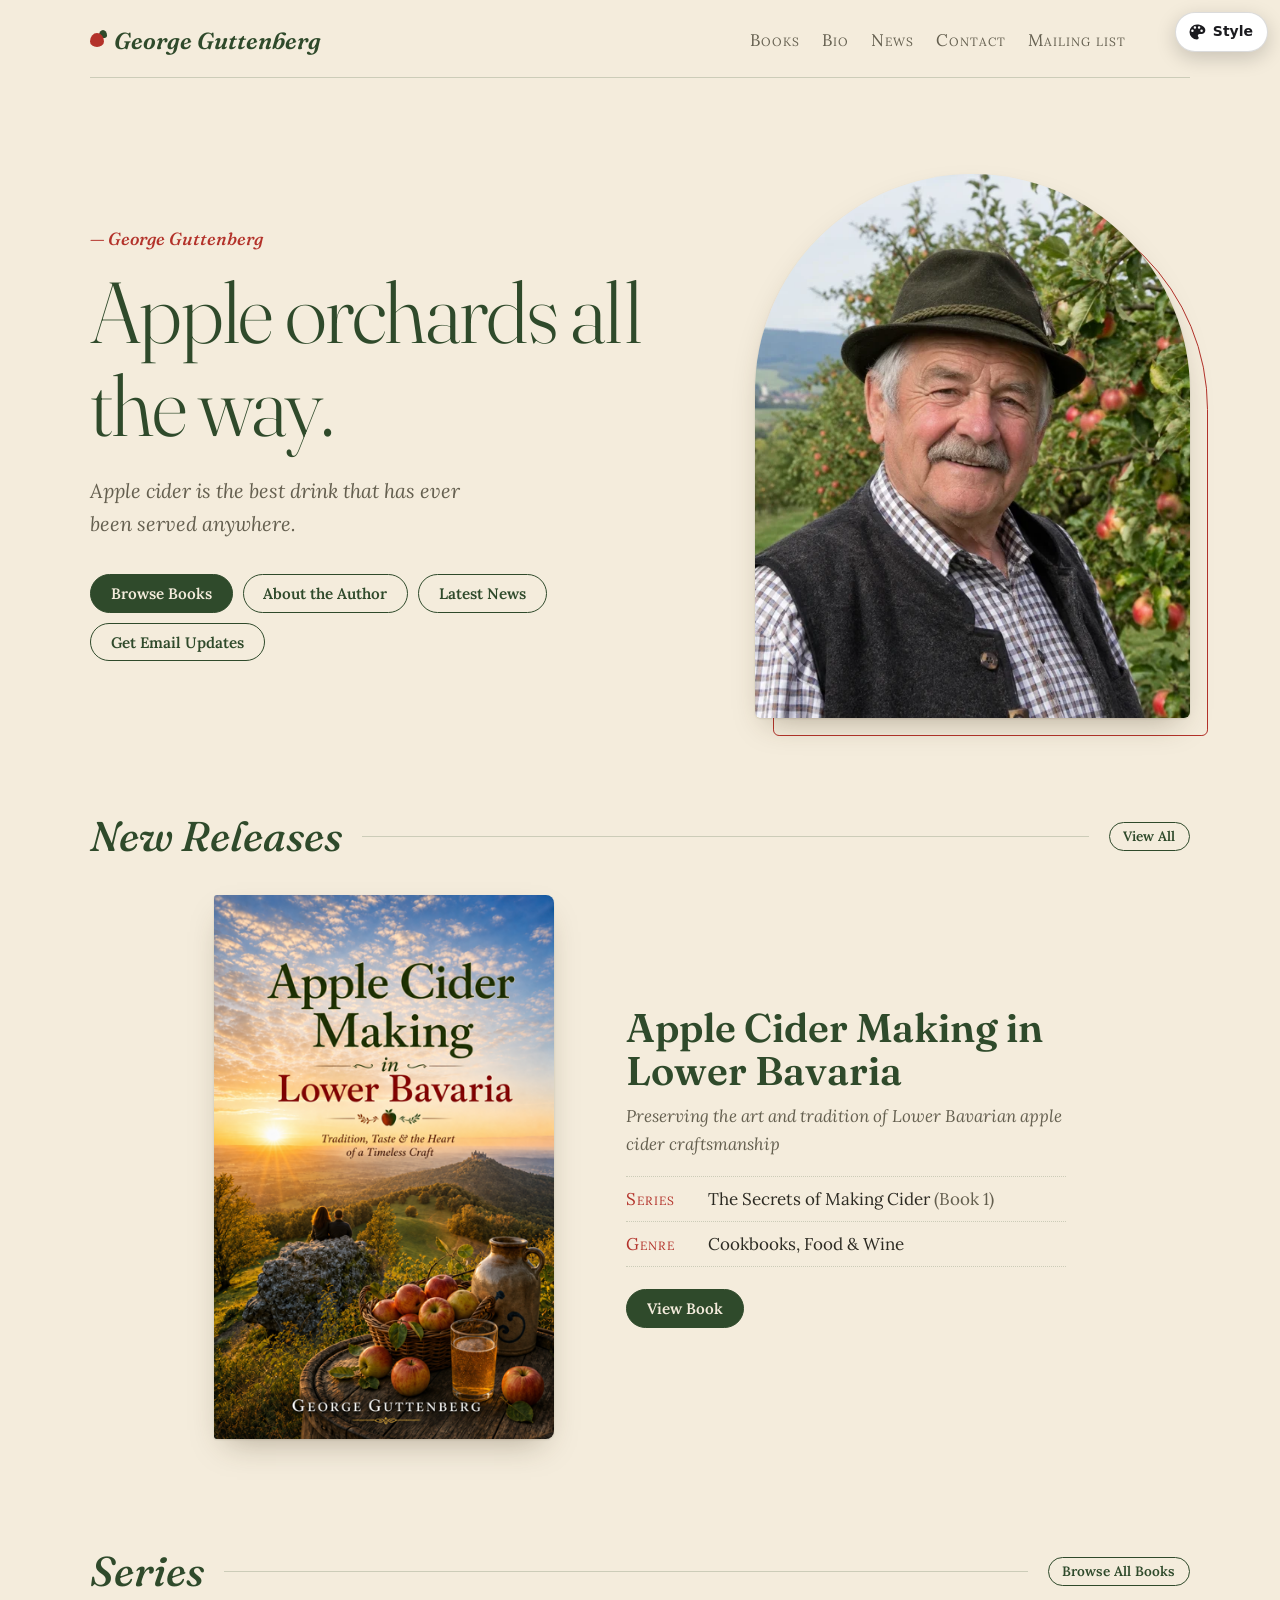
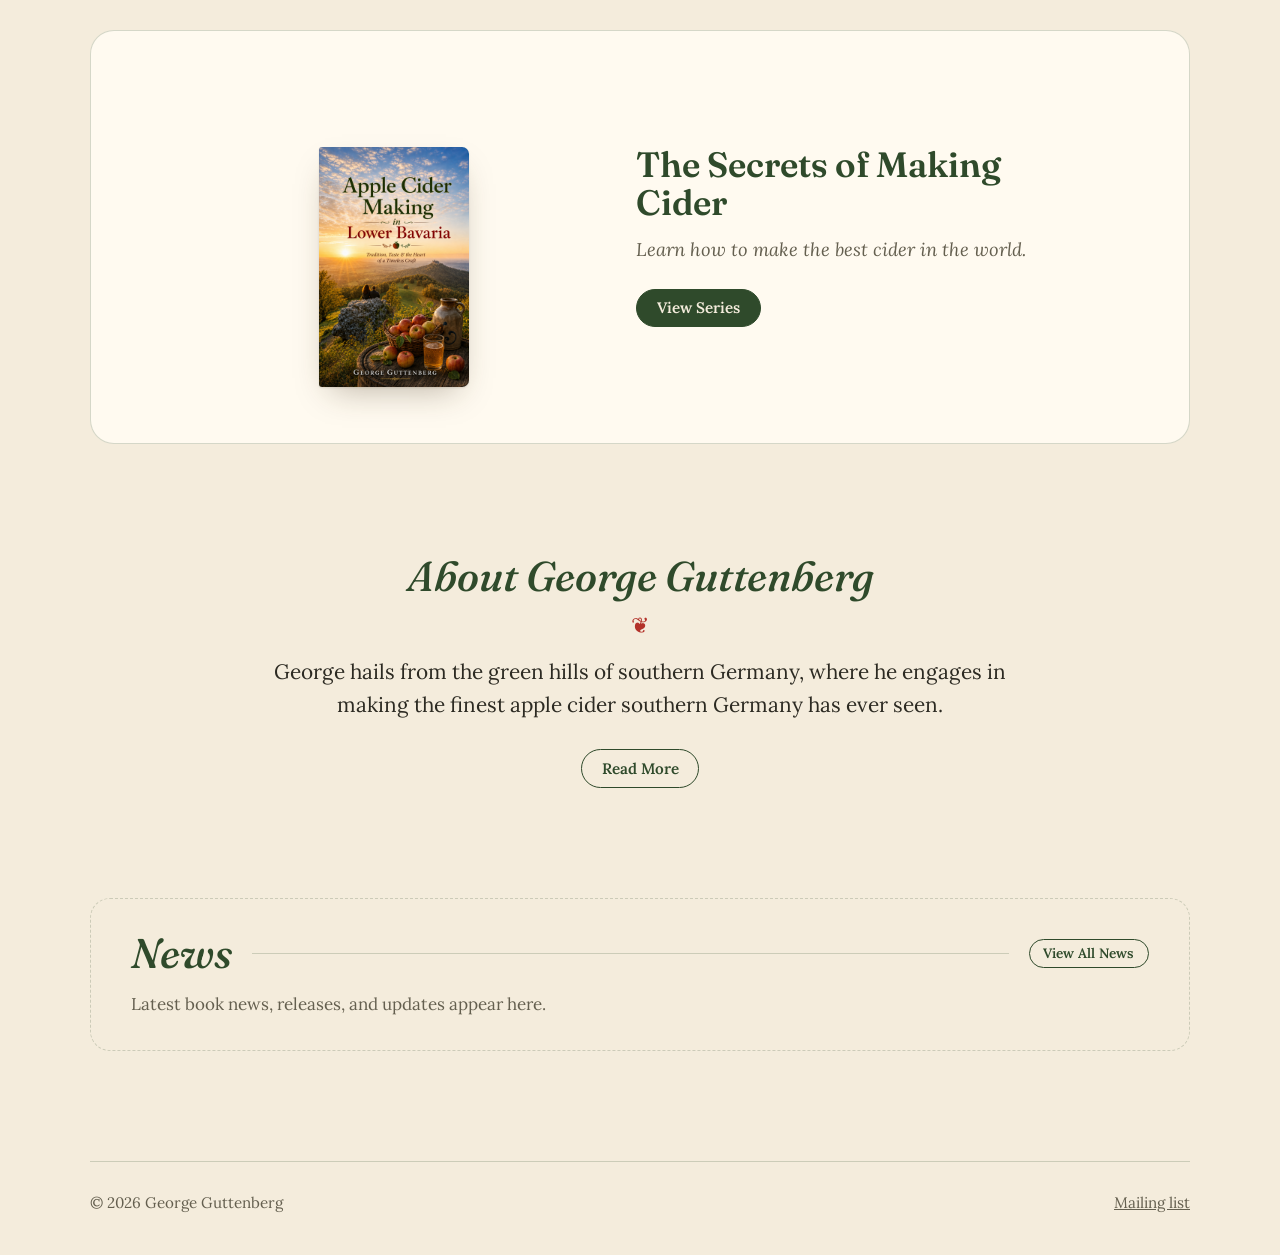
==== author-templates/index.html @ 1bd4299f "Add author page template proof of concept with five switchable styles One author page (George Gutten" ====
<!doctype html>
<html lang="en" data-theme="orchard">
<head>
  <meta charset="utf-8">
  <meta name="viewport" content="width=device-width, initial-scale=1">
  <title>George Guttenberg – Author</title>
  <link rel="preconnect" href="https://fonts.googleapis.com">
  <link rel="preconnect" href="https://fonts.gstatic.com" crossorigin>
  <!-- The active theme. js/switcher.js swaps this href between css/themes/*.css -->
  <link rel="stylesheet" href="css/themes/orchard.css" id="theme-css">
  <!-- Loaded after the theme: switcher UI plus a few layout guards -->
  <link rel="stylesheet" href="css/base.css">
  <script src="js/switcher.js" defer></script>
</head>
<body>
<div class="site">

  <header class="site-header">
    <a class="brand" href="#top">
      <span class="brand-name">George Guttenberg</span>
      <span class="brand-role">Author</span>
    </a>
    <nav class="site-nav" aria-label="Main">
      <ul>
        <li><a href="#books">Books</a></li>
        <li><a href="#about">Bio</a></li>
        <li><a href="#news">News</a></li>
        <li><a href="#contact">Contact</a></li>
        <li><a href="#signup">Mailing list</a></li>
      </ul>
    </nav>
  </header>

  <main>
    <section class="hero" id="top">
      <div class="hero-text">
        <p class="hero-kicker">George Guttenberg</p>
        <h1 class="hero-title">Apple orchards all the way.</h1>
        <p class="hero-sub">Apple cider is the best drink that has ever been served anywhere.</p>
        <div class="hero-actions">
          <a class="btn btn-primary" href="#books">Browse Books</a>
          <a class="btn" href="#about">About the Author</a>
          <a class="btn" href="#news">Latest News</a>
          <a class="btn" href="#signup">Get Email Updates</a>
        </div>
      </div>
      <figure class="hero-photo">
        <img src="images/george-guttenberg.webp" width="800" height="726"
             alt="George Guttenberg in a hat and waistcoat, standing in an apple orchard">
        <figcaption class="hero-caption">George Guttenberg in the orchard</figcaption>
      </figure>
    </section>

    <!-- Only shown by themes that want it (Pop Press) -->
    <div class="ticker" aria-hidden="true">
      <div class="ticker-track">
        <span>New release</span><span>Apple Cider Making in Lower Bavaria</span>
        <span>The Secrets of Making Cider</span><span>Cookbooks, Food &amp; Wine</span>
        <span>New release</span><span>Apple Cider Making in Lower Bavaria</span>
        <span>The Secrets of Making Cider</span><span>Cookbooks, Food &amp; Wine</span>
      </div>
    </div>

    <section class="releases" id="books">
      <header class="section-head">
        <h2>New Releases</h2>
        <a class="btn btn-small" href="#books">View All</a>
      </header>

      <!-- The single book below is the template. js/switcher.js clones it
           to the chosen count and sets data-count / data-layout here. -->
      <div class="books" data-count="1" data-layout="single">
        <article class="book">
          <a class="book-cover" href="#book">
            <img src="images/apple-cider-making-cover.png" width="400" height="640" loading="lazy"
                 alt="Apple Cider Making in Lower Bavaria cover">
          </a>
          <div class="book-info">
            <h3 class="book-title"><a href="#book">Apple Cider Making in Lower Bavaria</a></h3>
            <p class="book-tagline">Preserving the art and tradition of Lower Bavarian apple cider craftsmanship</p>
            <dl class="book-meta">
              <div><dt>Series</dt><dd>The Secrets of Making Cider <span class="book-series-no">(Book 1)</span></dd></div>
              <div><dt>Genre</dt><dd>Cookbooks, Food &amp; Wine</dd></div>
            </dl>
            <a class="btn btn-primary book-cta" href="#book">View Book</a>
          </div>
        </article>
      </div>
    </section>

    <section class="series" id="series">
      <header class="section-head">
        <h2>Series</h2>
        <a class="btn btn-small" href="#books">Browse All Books</a>
      </header>
      <article class="series-card">
        <a class="series-stack" href="#series" aria-label="The Secrets of Making Cider series" style="--n:1">
          <img src="images/apple-cider-making-cover.png" width="400" height="640" loading="lazy" alt="" style="--i:0">
        </a>
        <div class="series-info">
          <h3 class="series-title"><a href="#series">The Secrets of Making Cider</a></h3>
          <p class="series-desc">Learn how to make the best cider in the world.</p>
          <a class="btn btn-primary" href="#series">View Series</a>
        </div>
      </article>
    </section>

    <section class="about" id="about">
      <h2>About George Guttenberg</h2>
      <p class="about-text">George hails from the green hills of southern Germany, where he engages in making the finest apple cider southern Germany has ever seen.</p>
      <a class="btn" href="#about">Read More</a>
    </section>

    <section class="news" id="news">
      <header class="section-head">
        <h2>News</h2>
        <a class="btn btn-small" href="#news">View All News</a>
      </header>
      <p class="news-text">Latest book news, releases, and updates appear here.</p>
    </section>
  </main>

  <footer class="site-footer" id="contact">
    <p>&copy; 2026 George Guttenberg</p>
    <nav aria-label="Footer"><a href="#signup" id="signup">Mailing list</a></nav>
  </footer>

</div>
</body>
</html>
---- author-templates/css/themes/orchard.css ----
/* ==========================================================
   ORCHARD — warm, rustic, hand-made.
   Fraunces + Lora, cream paper, leaf green and apple red,
   arched portrait, fanned series stack.
   ========================================================== */
@import url('https://fonts.googleapis.com/css2?family=Fraunces:ital,opsz,wght@0,9..144,300..800;1,9..144,300..800&family=Lora:ital,wght@0,400..600;1,400..600&display=swap');

:root {
  --bg: #f4ecdc;
  --ink: #2c2a22;
  --ink-soft: #645f4f;
  --leaf: #2f4a2b;
  --apple: #b3322a;
  --card: #fffaf0;
  --line: rgba(47, 74, 43, .2);
  --shadow: 0 1px 2px rgba(60, 45, 20, .12), 0 14px 32px -12px rgba(60, 45, 20, .35);
}
:root[data-tone="dark"] {
  --ink: #f3ecdc;
  --ink-soft: #cfc6b1;
  --leaf: #b5d3a3;
  --apple: #f08a7c;
  --card: rgba(255, 255, 255, .06);
  --line: rgba(255, 255, 255, .18);
  --shadow: 0 14px 32px -12px rgba(0, 0, 0, .7);
}

body {
  background: var(--bg);
  color: var(--ink);
  font: 400 1.0625rem/1.65 Lora, Georgia, serif;
}
a { color: inherit; }
h1, h2, h3 {
  margin: 0;
  font-family: Fraunces, Georgia, serif;
  font-optical-sizing: auto;
  font-weight: 600;
  line-height: 1.08;
  color: var(--leaf);
}
p { margin: 0; }

.site { max-width: 1180px; margin: 0 auto; padding: 0 clamp(16px, 4vw, 40px); }

/* ---------- header ---------- */
.site-header {
  display: flex;
  flex-wrap: wrap;
  align-items: center;
  justify-content: space-between;
  gap: 12px 32px;
  padding-block: 26px 22px;
  border-bottom: 1px solid var(--line);
}
.brand { display: flex; align-items: center; gap: 10px; text-decoration: none; }
.brand::before {
  content: "";
  width: 14px; height: 14px;
  border-radius: 50% 50% 50% 50% / 60% 60% 40% 40%;
  background: var(--apple);
  box-shadow: 6px -6px 0 -3px var(--leaf);
}
.brand-name { font: italic 600 1.45rem/1 Fraunces, serif; color: var(--leaf); }
.brand-role { display: none; }
.site-nav ul { display: flex; flex-wrap: wrap; gap: 4px 22px; margin: 0; padding: 0; list-style: none; }
.site-nav a {
  text-decoration: none;
  font-variant: small-caps;
  letter-spacing: .06em;
  font-size: 1.05rem;
  color: var(--ink-soft);
}
.site-nav a:hover { color: var(--apple); }

/* ---------- buttons ---------- */
.btn {
  display: inline-flex;
  align-items: center;
  justify-content: center;
  padding: .7em 1.3em;
  border: 1.5px solid var(--leaf);
  border-radius: 999px;
  font: 600 .95rem/1 Lora, serif;
  text-decoration: none;
  color: var(--leaf);
  transition: background .2s, color .2s;
}
.btn:hover { background: var(--leaf); color: var(--bg); }
.btn-primary { background: var(--leaf); color: var(--bg); }
.btn-primary:hover { background: var(--apple); border-color: var(--apple); color: #fff; }
.btn-small { padding: .5em 1em; font-size: .85rem; }

/* ---------- hero ---------- */
.hero {
  display: grid;
  grid-template-columns: minmax(0, 1.35fr) minmax(0, 1fr);
  align-items: center;
  gap: clamp(32px, 6vw, 80px);
  padding-block: clamp(40px, 8vw, 96px);
}
.hero-kicker {
  margin-bottom: 18px;
  font: italic 500 1.1rem/1 Fraunces, serif;
  color: var(--apple);
}
.hero-kicker::before { content: "— "; }
.hero-title {
  font-size: clamp(2.8rem, 7vw, 5.4rem);
  font-weight: 300;
  letter-spacing: -.02em;
}
.hero-sub { margin-top: 22px; max-width: 32ch; font-size: 1.25rem; font-style: italic; color: var(--ink-soft); }
.hero-actions { display: flex; flex-wrap: wrap; gap: 10px; margin-top: 34px; }
.hero-photo { position: relative; margin: 0; }
.hero-photo::before {
  content: "";
  position: absolute;
  inset: 18px -18px -18px 18px;
  border: 1.5px solid var(--apple);
  border-radius: 999px 999px 28px 28px;
}
.hero-photo img {
  position: relative;
  width: 100%;
  aspect-ratio: 4 / 5;
  object-fit: cover;
  object-position: 45% 30%;
  border-radius: 999px 999px 28px 28px;
  box-shadow: var(--shadow);
}
.hero-caption { display: none; }

/* ---------- section heads ---------- */
section + section { margin-top: clamp(56px, 9vw, 110px); }
.section-head {
  display: flex;
  align-items: center;
  gap: 20px;
  margin-bottom: 36px;
}
.section-head h2 { font-size: clamp(1.8rem, 3.6vw, 2.6rem); font-style: italic; font-weight: 500; }
.section-head::after { content: ""; order: 1; flex: 1; height: 1px; background: var(--line); }
.section-head .btn { order: 2; }

/* ---------- books ---------- */
.books { display: grid; gap: 40px; }
.book-cover { display: block; }
.book-cover img {
  width: 100%;
  aspect-ratio: 5 / 8;
  object-fit: cover;
  border-radius: 3px 8px 8px 3px;
  box-shadow: var(--shadow);
  transition: transform .3s;
}
.book-cover:hover img { transform: translateY(-4px) rotate(-1deg); }
.book-title { font-size: 1.5rem; font-weight: 600; }
.book-title a { text-decoration: none; }
.book-title a:hover { color: var(--apple); }
.book-tagline { margin-top: 10px; font-style: italic; color: var(--ink-soft); }
.book-meta { margin: 18px 0 22px; }
.book-meta div { display: flex; gap: 12px; padding: 8px 0; border-top: 1px dotted var(--line); }
.book-meta div:last-child { border-bottom: 1px dotted var(--line); }
.book-meta dt { flex: none; width: 70px; font-variant: small-caps; letter-spacing: .06em; color: var(--apple); }
.book-meta dd { margin: 0; }
.book-series-no { color: var(--ink-soft); }

/* one book: large cover, details on the right, centred */
.books[data-layout="single"] .book {
  display: grid;
  grid-template-columns: minmax(0, 340px) minmax(0, 440px);
  justify-content: center;
  align-items: center;
  gap: clamp(32px, 6vw, 72px);
}
.books[data-layout="single"] .book-title { font-size: clamp(1.8rem, 3.5vw, 2.5rem); }

/* two books: two horizontal cards side by side */
.books[data-layout="pair"] { grid-template-columns: repeat(2, minmax(0, 1fr)); gap: 32px; }
.books[data-layout="pair"] .book {
  display: grid;
  grid-template-columns: minmax(0, 200px) minmax(0, 1fr);
  align-items: center;
  gap: 28px;
  padding: 28px;
  border-radius: 18px;
  background: var(--card);
  border: 1px solid var(--line);
}

/* three or more: centred wrapping cards (orphans stay centred) */
.books[data-layout="grid"] {
  display: flex;
  flex-wrap: wrap;
  justify-content: center;
  gap: 36px 28px;
  max-width: calc(var(--cols) * 280px);
  margin-inline: auto;
}
.books[data-layout="grid"][data-density="dense"] { max-width: calc(var(--cols) * 228px); }
.books[data-layout="grid"] .book {
  flex: 0 1 252px;
  display: flex;
  flex-direction: column;
  padding: 18px 18px 22px;
  border-radius: 16px;
  background: var(--card);
  border: 1px solid var(--line);
}
.books[data-layout="grid"][data-density="dense"] .book { flex-basis: 200px; }
.books[data-layout="grid"] .book-info { display: flex; flex-direction: column; flex: 1; padding-top: 18px; }
.books[data-layout="grid"] .book-title { font-size: 1.2rem; }
.books[data-layout="grid"] .book-tagline { font-size: .95rem; }
.books[data-layout="grid"] .book-meta { font-size: .9rem; margin-bottom: 18px; }
.books[data-layout="grid"] .book-meta dt { width: 54px; }
.books[data-layout="grid"] .book-cta { margin-top: auto; align-self: flex-start; }
.books[data-layout="grid"][data-density="dense"] .book-tagline { display: none; }

/* ---------- series ---------- */
.series-card {
  display: grid;
  grid-template-columns: minmax(0, 340px) minmax(0, 420px);
  justify-content: center;
  align-items: center;
  gap: clamp(32px, 6vw, 72px);
  padding: clamp(28px, 5vw, 56px);
  border-radius: 24px;
  background: var(--card);
  border: 1px solid var(--line);
}
.series-stack { position: relative; display: block; height: 300px; }
.series-stack img {
  position: absolute;
  left: 50%;
  bottom: 0;
  width: 150px;
  aspect-ratio: 5 / 8;
  object-fit: cover;
  border-radius: 3px 7px 7px 3px;
  box-shadow: var(--shadow);
  transform-origin: 50% 120%;
  transform:
    translateX(-50%)
    rotate(calc((var(--i) - (var(--n) - 1) / 2) * 9deg));
  transition: transform .35s;
}
.series-stack:hover img {
  transform: translateX(-50%) rotate(calc((var(--i) - (var(--n) - 1) / 2) * 14deg));
}
.series-title { font-size: clamp(1.6rem, 3vw, 2.2rem); }
.series-title a { text-decoration: none; }
.series-desc { margin: 12px 0 24px; font-style: italic; color: var(--ink-soft); font-size: 1.15rem; }

/* ---------- about & news ---------- */
.about {
  max-width: 760px;
  margin-inline: auto;
  text-align: center;
}
.about h2 { font-size: clamp(1.8rem, 3.6vw, 2.6rem); font-style: italic; font-weight: 500; }
.about h2::after {
  content: "❦";
  display: block;
  margin-top: 14px;
  font-size: 1.4rem;
  font-style: normal;
  color: var(--apple);
}
.about-text { margin: 18px 0 28px; font-size: 1.3rem; line-height: 1.6; }

.news {
  padding: 32px clamp(20px, 4vw, 40px);
  border-radius: 20px;
  border: 1px dashed var(--line);
}
.news .section-head { margin-bottom: 14px; }
.news-text { color: var(--ink-soft); }

/* ---------- footer ---------- */
.site-footer {
  display: flex;
  flex-wrap: wrap;
  justify-content: space-between;
  gap: 12px;
  margin-top: clamp(56px, 9vw, 110px);
  padding-block: 28px 40px;
  border-top: 1px solid var(--line);
  color: var(--ink-soft);
  font-size: .95rem;
}
.site-footer p { margin: 0; }
.site-footer a:hover { color: var(--apple); }

/* ---------- small screens ---------- */
@media (max-width: 860px) {
  .hero { grid-template-columns: 1fr; }
  .hero-photo { max-width: 360px; margin-inline: auto 18px; order: -1; }
  .books[data-layout="pair"] { grid-template-columns: 1fr; }
  .series-card { grid-template-columns: 1fr; text-align: center; }
}
@media (max-width: 640px) {
  .books[data-layout="single"] .book,
  .books[data-layout="pair"] .book { grid-template-columns: 1fr; justify-items: center; text-align: center; }
  .books[data-layout="single"] .book-cover,
  .books[data-layout="pair"] .book-cover { width: min(260px, 80%); }
  .book-meta { text-align: left; }
  .books[data-layout="grid"],
  .books[data-layout="grid"][data-density="dense"] { gap: 20px 14px; max-width: none; }
  .books[data-layout="grid"] .book,
  .books[data-layout="grid"][data-density="dense"] .book { flex-basis: calc(50% - 7px); padding: 12px 12px 16px; }
  .books[data-layout="grid"] .book-meta { display: none; }
  .books[data-layout="grid"] .book-title { font-size: 1.05rem; }
  .books[data-layout="grid"] .book-tagline { font-size: .85rem; }
  .books[data-layout="grid"] .book-cta { padding: .55em 1em; font-size: .8rem; }
  .section-head { flex-wrap: wrap; }
  .section-head::after { display: none; }
}
---- author-templates/css/base.css ----
/*
 * Shared rules, loaded after the active theme.
 * Keep this small: themes own the look; this file owns the switcher
 * and a few guards every theme relies on.
 */

*, *::before, *::after { box-sizing: border-box; }
html { -webkit-text-size-adjust: 100%; scroll-behavior: smooth; }
body { margin: 0; overflow-x: hidden; }
img { max-width: 100%; height: auto; display: block; }

/* Hidden unless a theme opts in with a more specific selector */
.ticker { display: none; }

/* Leave room for the switcher button in the top-right corner.
   A theme with a centred header sets --hdr-safe: 0px and adds top space instead. */
html body .site-header { padding-right: var(--hdr-safe, 64px); }
@media (min-width: 1400px) {
  html body .site-header { padding-right: 0; }
}

/* ---------- Switcher ---------- */

.tpl-switcher {
  position: fixed;
  top: 12px;
  right: 12px;
  z-index: 1000;
  font: 14px/1.4 system-ui, -apple-system, "Segoe UI", Roboto, sans-serif;
  color: #1b1b1f;
  letter-spacing: normal;
  text-transform: none;
}
.tpl-switcher * { font: inherit; letter-spacing: normal; text-transform: none; }
.tpl-switcher button { cursor: pointer; }

.tpl-toggle {
  display: flex;
  align-items: center;
  gap: 6px;
  margin-left: auto;
  padding: 9px 14px 9px 11px;
  border: 1px solid rgba(0, 0, 0, .14);
  border-radius: 999px;
  background: #fff;
  color: #1b1b1f;
  box-shadow: 0 6px 20px rgba(0, 0, 0, .18);
  font-weight: 600;
}
.tpl-toggle:hover { background: #f4f4f6; }
.tpl-toggle:focus-visible,
.tpl-panel button:focus-visible,
.tpl-panel input:focus-visible { outline: 3px solid #4c6ef5; outline-offset: 2px; }

.tpl-panel {
  position: absolute;
  top: calc(100% + 8px);
  right: 0;
  width: min(340px, calc(100vw - 24px));
  max-height: calc(100vh - 80px);
  overflow-y: auto;
  padding: 16px;
  border-radius: 14px;
  background: #fff;
  border: 1px solid rgba(0, 0, 0, .1);
  box-shadow: 0 18px 50px rgba(0, 0, 0, .25);
}
.tpl-panel[hidden] { display: none; }

.tpl-group { border: 0; margin: 0 0 16px; padding: 0; min-width: 0; }
.tpl-group:last-child { margin-bottom: 0; }
.tpl-group legend {
  padding: 0;
  margin-bottom: 8px;
  font-size: 11px;
  font-weight: 700;
  letter-spacing: .08em;
  text-transform: uppercase;
  color: #6b6b75;
}

.tpl-themes { display: grid; gap: 6px; }
.tpl-theme {
  display: flex;
  align-items: center;
  gap: 12px;
  width: 100%;
  padding: 8px 10px;
  border: 1px solid #e3e3e8;
  border-radius: 10px;
  background: #fff;
  color: #1b1b1f;
  text-align: left;
}
.tpl-theme:hover { border-color: #b9b9c4; }
.tpl-theme[aria-pressed="true"] { border-color: #1b1b1f; box-shadow: inset 0 0 0 1px #1b1b1f; background: #f7f7f9; }
.tpl-sw { display: flex; flex: none; }
.tpl-sw i {
  width: 18px; height: 30px;
  border: 1px solid rgba(0, 0, 0, .12);
}
.tpl-sw i:first-child { border-radius: 6px 0 0 6px; }
.tpl-sw i:last-child { border-radius: 0 6px 6px 0; }
.tpl-theme-text { display: flex; flex-direction: column; }
.tpl-theme-text b { font-weight: 650; }
.tpl-theme-text small { font-size: 12px; color: #6b6b75; }

.tpl-count { display: flex; align-items: center; gap: 8px; }
.tpl-step {
  flex: none;
  width: 32px; height: 32px;
  border: 1px solid #d6d6de;
  border-radius: 8px;
  background: #fff;
  color: #1b1b1f;
  font-size: 18px;
  line-height: 1;
}
.tpl-step:hover { background: #f4f4f6; }
.tpl-range { flex: 1; min-width: 0; accent-color: #1b1b1f; }
.tpl-count-out { flex: none; width: 62px; text-align: right; font-weight: 650; font-variant-numeric: tabular-nums; }

.tpl-bg { display: flex; flex-wrap: wrap; align-items: center; gap: 6px; }
.tpl-reset {
  height: 30px;
  padding: 0 10px;
  border: 1px solid #d6d6de;
  border-radius: 8px;
  background: #fff;
  color: #1b1b1f;
  font-size: 13px;
}
.tpl-swatch {
  width: 30px; height: 30px;
  padding: 0;
  border: 1px solid rgba(0, 0, 0, .18);
  border-radius: 50%;
}
.tpl-reset[aria-pressed="true"],
.tpl-swatch[aria-pressed="true"] { box-shadow: 0 0 0 2px #fff, 0 0 0 4px #1b1b1f; }
.tpl-custom {
  display: inline-flex;
  align-items: center;
  gap: 6px;
  height: 30px;
  padding: 0 8px 0 4px;
  border: 1px solid #d6d6de;
  border-radius: 8px;
  cursor: pointer;
  font-size: 13px;
}
.tpl-color { width: 24px; height: 22px; padding: 0; border: 0; background: none; cursor: pointer; }

@media (max-width: 520px) {
  .tpl-toggle-label { display: none; }
  .tpl-toggle { padding: 10px; }
}
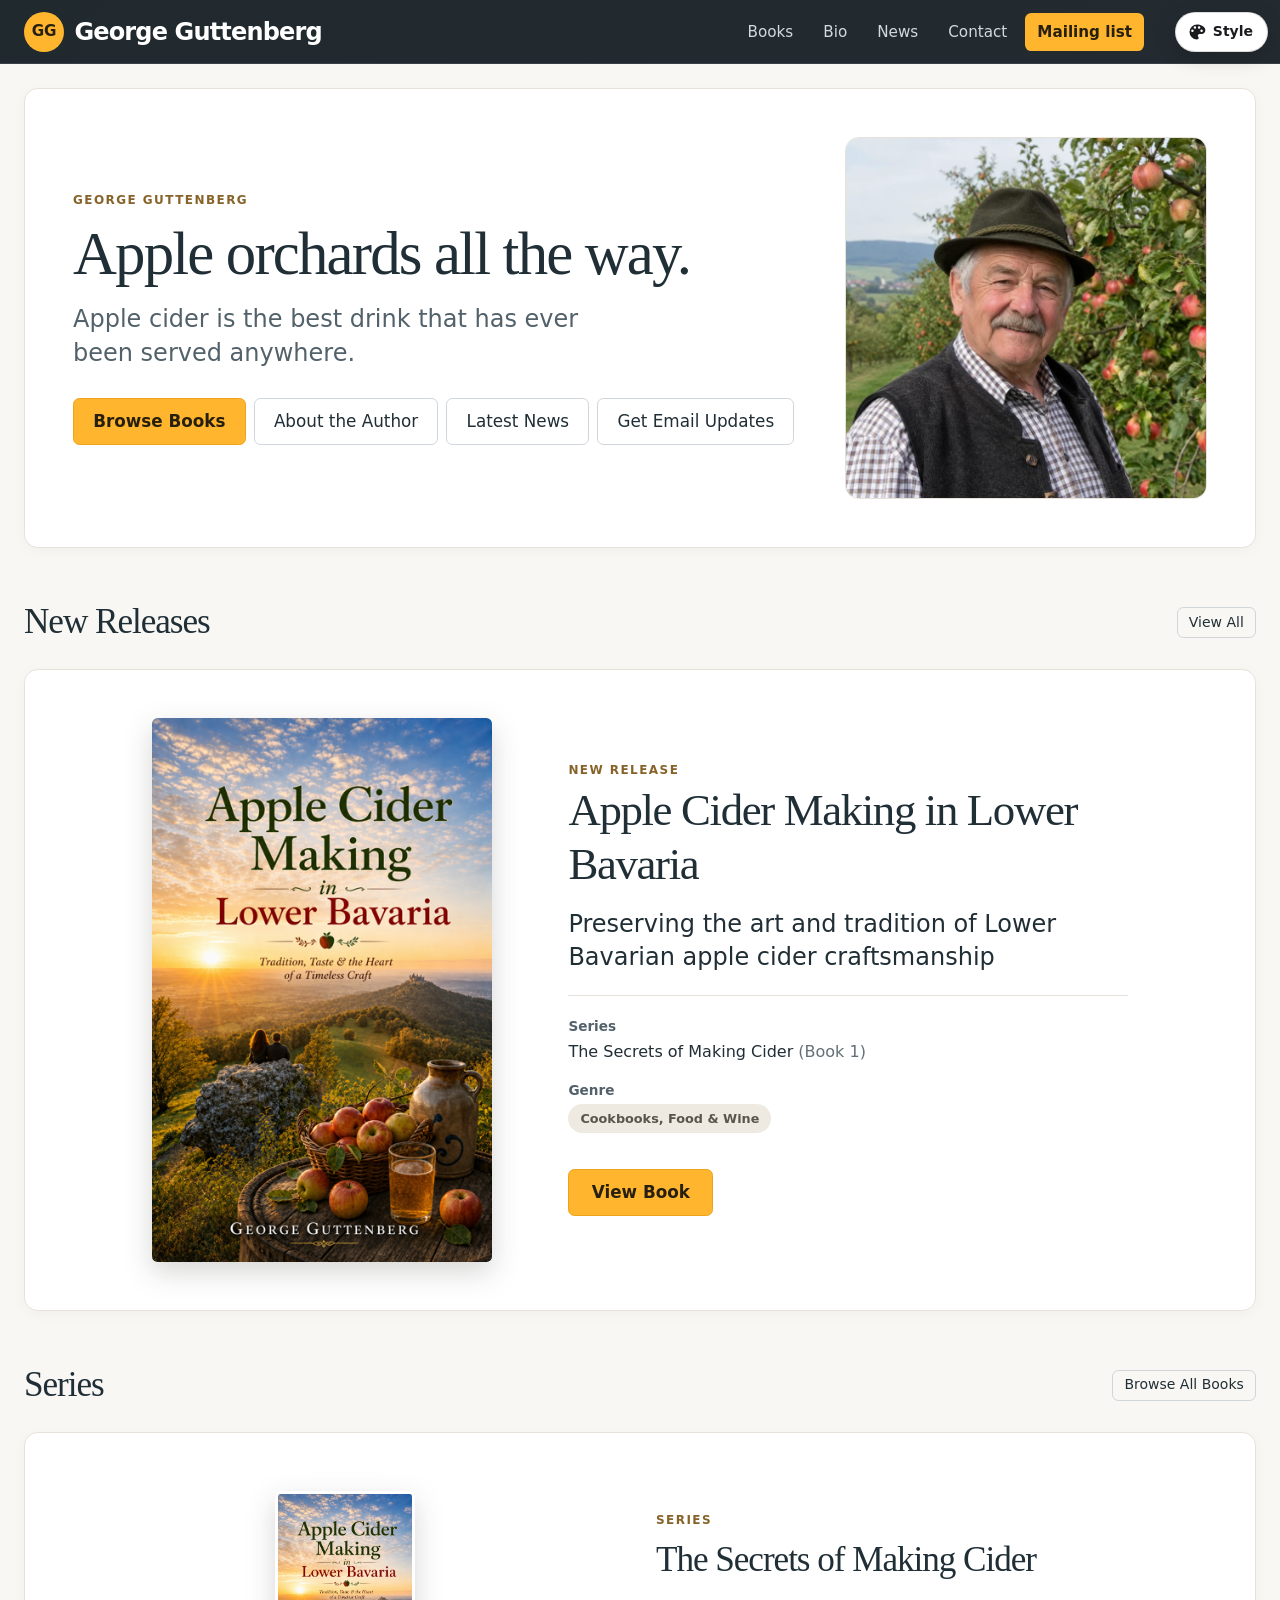
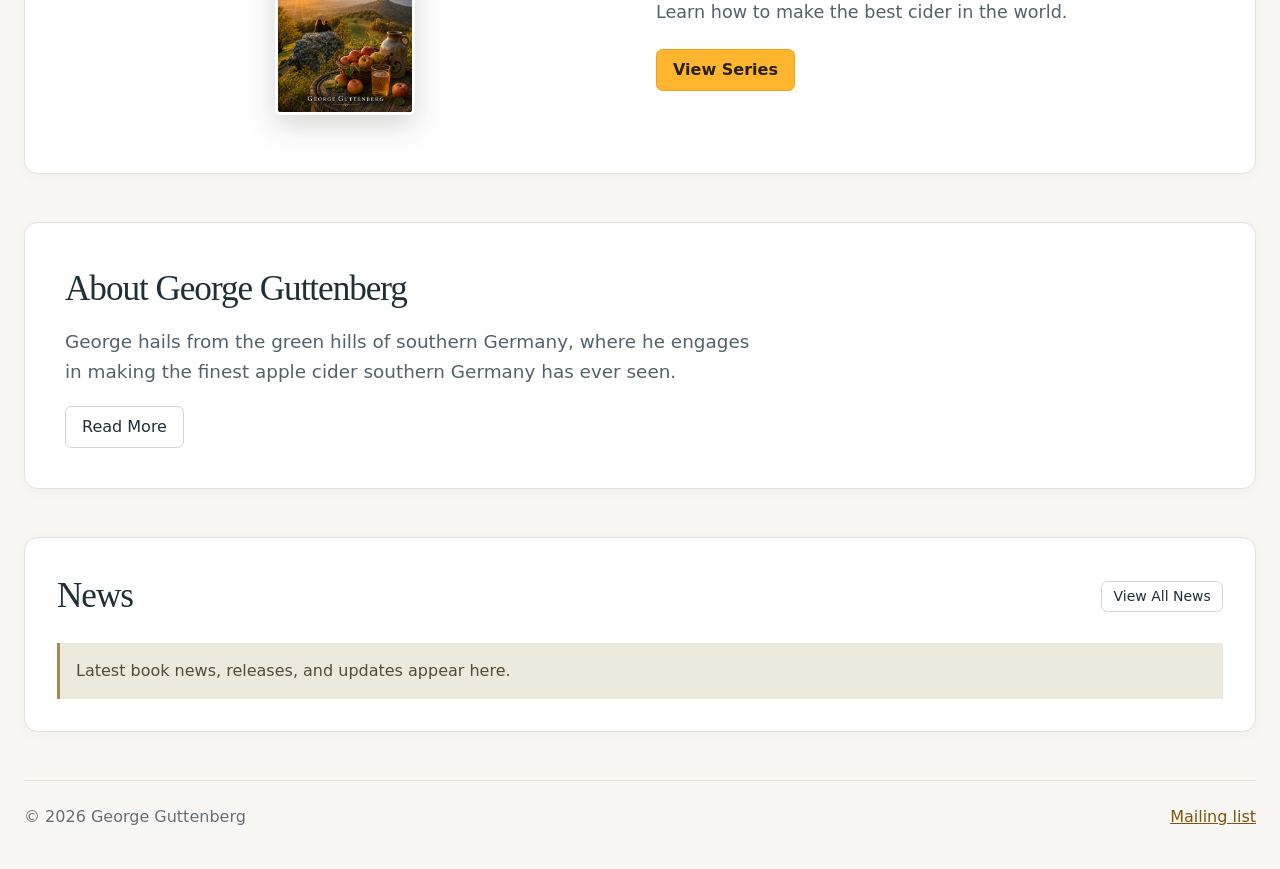
==== commit fd6ee69f: "Add Badger as the default author-page style Built from the Soda Badger publisher stylesheet: dark sl" ====
--- a/author-templates/index.html
+++ b/author-templates/index.html
@@ -1,5 +1,5 @@
 <!doctype html>
-<html lang="en" data-theme="orchard">
+<html lang="en" data-theme="badger">
 <head>
   <meta charset="utf-8">
   <meta name="viewport" content="width=device-width, initial-scale=1">
@@ -7,7 +7,7 @@
   <link rel="preconnect" href="https://fonts.googleapis.com">
   <link rel="preconnect" href="https://fonts.gstatic.com" crossorigin>
   <!-- The active theme. js/switcher.js swaps this href between css/themes/*.css -->
-  <link rel="stylesheet" href="css/themes/orchard.css" id="theme-css">
+  <link rel="stylesheet" href="css/themes/badger.css" id="theme-css">
   <!-- Loaded after the theme: switcher UI plus a few layout guards -->
   <link rel="stylesheet" href="css/base.css">
   <script src="js/switcher.js" defer></script>
--- a/author-templates/css/themes/badger.css
+++ b/author-templates/css/themes/badger.css
@@ -0,0 +1,385 @@
+/* ==========================================================
+   BADGER — the default publisher style.
+   Built from the Soda Badger publisher stylesheet: dark slate
+   top bar, warm off-white page, amber buttons, bordered cards,
+   Georgia headings over the system UI font, uppercase amber
+   eyebrows and pill badges.
+   ========================================================== */
+
+:root {
+  --bg: #f8f7f4;
+  --ink: #202e36;
+  --ink-soft: #52616a;
+  --muted: #637078;
+  --primary: #a56808;
+  --amber: #ffb52e;
+  --amber-border: #eca31b;
+  --amber-hover: #f3a91e;
+  --amber-ink: #28200f;
+  --eyebrow: #876329;
+  --link: #80540d;
+  --border: #e7e2d9;
+  --card: #ffffff;
+  --soft: #f4f1eb;
+  --pill: #eeeae2;
+  --pill-ink: #59554d;
+  --field: #cfd5da;
+  --card-shadow: 0 3px 14px rgba(40, 34, 23, .035);
+  --cover-shadow: drop-shadow(0 10px 14px rgba(33, 30, 23, .18));
+  --serif: Georgia, "Times New Roman", serif;
+  --sans: system-ui, -apple-system, "Segoe UI", Roboto, "Helvetica Neue", Arial, sans-serif;
+  /* the black top bar, with its bottom border drawn as a 1px layer */
+  --header-bg:
+    linear-gradient(#394047, #394047) bottom / 100% 1px no-repeat,
+    linear-gradient(115deg, #20292e, #242b30);
+  --header-shadow: 0 6px 18px -10px rgba(25, 31, 34, .45);
+}
+:root[data-tone="dark"] {
+  --ink: #eef1f3;
+  --ink-soft: #b7c1c7;
+  --muted: #a3adb3;
+  --eyebrow: #e0b066;
+  --link: #ffc35a;
+  --border: rgba(255, 255, 255, .14);
+  --card: rgba(255, 255, 255, .05);
+  --soft: rgba(255, 255, 255, .07);
+  --pill: rgba(255, 255, 255, .1);
+  --pill-ink: #dcd6cb;
+  --field: rgba(255, 255, 255, .3);
+  --card-shadow: none;
+  --cover-shadow: drop-shadow(0 10px 18px rgba(0, 0, 0, .5));
+}
+
+body {
+  background: var(--bg);
+  color: var(--ink);
+  font: 400 1rem/1.5 var(--sans);
+}
+a { color: var(--link); }
+h1, h2, h3 { margin: 0; color: var(--ink); }
+p { margin: 0; }
+
+.site { max-width: 1320px; margin: 0 auto; padding: 0 clamp(16px, 3vw, 24px); }
+
+/* shared card look */
+.hero, .book, .series-card, .about, .news {
+  border: 1px solid var(--border);
+  border-radius: .85rem;
+  background: var(--card);
+  box-shadow: var(--card-shadow);
+}
+
+/* ---------- black top bar ---------- */
+.site-header {
+  display: flex;
+  flex-wrap: wrap;
+  align-items: center;
+  justify-content: space-between;
+  gap: 8px 28px;
+  min-height: 64px;
+  padding-block: .65rem;
+  color: #f1f3f4;
+}
+.brand {
+  display: inline-flex;
+  align-items: center;
+  gap: .65rem;
+  color: #fff;
+  text-decoration: none;
+}
+.brand::before {
+  content: "GG";
+  display: grid;
+  place-items: center;
+  width: 40px;
+  height: 40px;
+  border-radius: 50%;
+  background: var(--amber);
+  color: var(--amber-ink);
+  font: 700 .95rem/1 var(--sans);
+  letter-spacing: -.02em;
+}
+.brand-name { font: 700 1.5rem/1 var(--sans); letter-spacing: -.035em; }
+.brand-role { display: none; }
+.site-nav ul { display: flex; flex-wrap: wrap; gap: 4px 6px; margin: 0; padding: 0; list-style: none; }
+.site-nav a {
+  display: block;
+  padding: .45rem .75rem;
+  border-radius: .4rem;
+  color: #d3d9dd;
+  font-size: .95rem;
+  text-decoration: none;
+}
+.site-nav a:hover { color: #fff; background: rgba(255, 255, 255, .08); }
+.site-nav li:last-child a { background: var(--amber); color: var(--amber-ink); font-weight: 600; }
+.site-nav li:last-child a:hover { background: var(--amber-hover); }
+
+/* ---------- buttons (Bootstrap-like) ---------- */
+.btn {
+  display: inline-flex;
+  align-items: center;
+  justify-content: center;
+  padding: .55rem 1rem;
+  border: 1px solid var(--field);
+  border-radius: .4rem;
+  background: transparent;
+  color: var(--ink);
+  font: 500 1rem/1.4 var(--sans);
+  text-decoration: none;
+  transition: background .15s, border-color .15s, color .15s;
+}
+.btn:hover { background: var(--soft); border-color: #b9c1c7; }
+.btn:focus-visible { outline: 0; box-shadow: 0 0 0 .2rem rgba(165, 104, 8, .25); }
+.btn-primary {
+  border-color: var(--amber-border);
+  background: var(--amber);
+  color: var(--amber-ink);
+  font-weight: 600;
+}
+.btn-primary:hover { background: var(--amber-hover); border-color: #d78d0b; color: var(--amber-ink); }
+.btn-primary:active { background: #e9a020; border-color: #c9830a; }
+.btn-small { padding: .3rem .7rem; font-size: .875rem; }
+
+/* ---------- hero: a panel like the publisher app ---------- */
+.hero {
+  display: grid;
+  grid-template-columns: minmax(0, 2fr) minmax(0, 1fr);
+  align-items: center;
+  gap: clamp(24px, 4vw, 48px);
+  margin-top: 24px;
+  padding: clamp(24px, 4vw, 48px);
+}
+.hero-kicker {
+  margin-bottom: .75rem;
+  font-size: .75rem;
+  font-weight: 700;
+  letter-spacing: .12em;
+  text-transform: uppercase;
+  color: var(--eyebrow);
+}
+.hero-title {
+  font-family: var(--serif);
+  font-size: clamp(2.4rem, 5vw, 3.8rem);
+  font-weight: 400;
+  line-height: 1.08;
+  letter-spacing: -.03em;
+}
+.hero-sub {
+  margin-top: 1rem;
+  max-width: 36ch;
+  font-size: clamp(1.15rem, 2vw, 1.5rem);
+  font-weight: 350;
+  line-height: 1.4;
+  color: var(--ink-soft);
+}
+.hero-actions { display: flex; flex-wrap: wrap; gap: .5rem; margin-top: 1.75rem; }
+.hero-actions .btn { padding: .65rem 1.2rem; font-size: 1.05rem; }
+.hero-photo { margin: 0; }
+.hero-photo img {
+  width: 100%;
+  aspect-ratio: 1;
+  object-fit: cover;
+  border-radius: .85rem;
+  border: 1px solid var(--border);
+}
+.hero-caption { display: none; }
+
+/* ---------- section heads ---------- */
+section + section, .ticker + section { margin-top: 3rem; }
+.section-head {
+  display: flex;
+  align-items: center;
+  justify-content: space-between;
+  gap: 1rem;
+  margin-bottom: 1.25rem;
+}
+.section-head h2 {
+  font-family: var(--serif);
+  font-size: clamp(1.6rem, 3vw, 2.2rem);
+  font-weight: 400;
+  letter-spacing: -.03em;
+}
+
+/* ---------- books ---------- */
+.book { padding: 1.25rem; overflow-wrap: anywhere; }
+.book-cover { display: block; }
+.book-cover img {
+  width: 100%;
+  aspect-ratio: 5 / 8;
+  object-fit: cover;
+  border-radius: .35rem;
+  filter: var(--cover-shadow);
+}
+.book-title { font-family: var(--serif); font-size: 1.35rem; font-weight: 600; line-height: 1.2; letter-spacing: -.025em; }
+.book-title::before {
+  content: "New release";
+  display: block;
+  margin-bottom: .5rem;
+  font: 700 .75rem/1 var(--sans);
+  letter-spacing: .12em;
+  text-transform: uppercase;
+  color: var(--eyebrow);
+}
+.book-title a { color: inherit; text-decoration: none; }
+.book-title a:hover { text-decoration: underline; }
+.book-tagline { margin-top: .5rem; color: var(--ink-soft); }
+.book-meta { margin: 1.25rem 0; }
+.book-meta dt { margin-bottom: .25rem; font-size: .85rem; font-weight: 600; color: var(--ink-soft); }
+.book-meta dd { margin: 0 0 1rem; }
+.book-meta div:last-child dd {
+  display: inline-block;
+  padding: .3rem .75rem;
+  border-radius: 2rem;
+  background: var(--pill);
+  color: var(--pill-ink);
+  font-size: .8rem;
+  font-weight: 650;
+}
+.book-series-no { color: var(--muted); }
+
+/* one book: the download-landing layout, cover left, copy right */
+.books[data-layout="single"] .book {
+  display: grid;
+  grid-template-columns: minmax(0, 340px) minmax(0, 560px);
+  justify-content: center;
+  align-items: center;
+  gap: clamp(2rem, 6vw, 5rem);
+  padding: clamp(1.5rem, 4vw, 3rem);
+}
+.books[data-layout="single"] .book-title { font-size: clamp(2rem, 3.6vw, 2.8rem); font-weight: 400; letter-spacing: -.03em; }
+.books[data-layout="single"] .book-tagline {
+  margin-top: 1rem;
+  font-size: clamp(1.15rem, 2vw, 1.5rem);
+  font-weight: 350;
+  line-height: 1.4;
+  color: var(--ink);
+}
+.books[data-layout="single"] .book-meta {
+  padding-top: 1.25rem;
+  border-top: 1px solid var(--border);
+}
+.books[data-layout="single"] .book-cta { padding: .65rem 1.4rem; font-size: 1.05rem; }
+
+/* two books: the "at a glance" cards, cover beside details */
+.books[data-layout="pair"] { display: grid; grid-template-columns: repeat(2, minmax(0, 1fr)); gap: 1.25rem; }
+.books[data-layout="pair"] .book {
+  display: grid;
+  grid-template-columns: minmax(0, .8fr) minmax(0, 1fr);
+  gap: 1.5rem;
+  align-items: start;
+  padding: 1.5rem;
+}
+
+/* three or more: the publisher book grid, small cover floated left */
+.books[data-layout="grid"] {
+  --gap: 1.25rem;
+  --c: min(var(--cols), 3);
+  display: flex;
+  flex-wrap: wrap;
+  justify-content: center;
+  gap: var(--gap);
+}
+/* at most three cards per row; four books sit 2 × 2 instead of 3 + 1 */
+.books[data-layout="grid"][data-count="4"] { --c: 2; }
+.books[data-layout="grid"] > .book {
+  flex: 0 0 calc((100% - (var(--c) - 1) * var(--gap)) / var(--c));
+  min-width: 0;
+  display: flow-root;
+}
+.books[data-layout="grid"] .book-cover { float: left; width: 110px; margin: 0 1rem .75rem 0; }
+.books[data-layout="grid"] .book-title { font-size: 1.15rem; }
+.books[data-layout="grid"] .book-tagline { font-size: .9rem; }
+.books[data-layout="grid"] .book-meta { margin: .75rem 0; }
+.books[data-layout="grid"] .book-meta div:first-child { display: none; }
+.books[data-layout="grid"] .book-meta dt { display: none; }
+.books[data-layout="grid"] .book-meta dd { margin: 0; }
+.books[data-layout="grid"] .book-cta { padding: .3rem .8rem; font-size: .9rem; }
+
+/* ---------- series ---------- */
+.series-card {
+  display: grid;
+  grid-template-columns: minmax(0, 1fr) minmax(0, 1fr);
+  align-items: center;
+  gap: 2rem;
+  padding: clamp(1.5rem, 4vw, 2.5rem);
+}
+.series-stack { position: relative; display: block; height: 260px; }
+.series-stack img {
+  position: absolute;
+  top: 50%;
+  left: 50%;
+  width: 140px;
+  aspect-ratio: 5 / 8;
+  object-fit: cover;
+  border-radius: .35rem;
+  border: 3px solid var(--card);
+  filter: var(--cover-shadow);
+  transform:
+    translate(-50%, -50%)
+    translateX(calc((var(--i) - (var(--n) - 1) / 2) * 36px))
+    rotate(calc((var(--i) - (var(--n) - 1) / 2) * 3deg));
+}
+.series-title { font-family: var(--serif); font-size: clamp(1.6rem, 3vw, 2.2rem); font-weight: 400; letter-spacing: -.03em; }
+.series-title::before {
+  content: "Series";
+  display: block;
+  margin-bottom: .5rem;
+  font: 700 .75rem/1 var(--sans);
+  letter-spacing: .12em;
+  text-transform: uppercase;
+  color: var(--eyebrow);
+}
+.series-title a { color: inherit; text-decoration: none; }
+.series-desc { margin: .75rem 0 1.5rem; font-size: 1.1rem; color: var(--ink-soft); }
+
+/* ---------- about & news ---------- */
+.about { padding: clamp(1.5rem, 4vw, 2.5rem); }
+.about h2 { font-family: var(--serif); font-size: clamp(1.6rem, 3vw, 2.2rem); font-weight: 400; letter-spacing: -.03em; }
+.about-text { margin: .75rem 0 1.25rem; max-width: 60ch; font-size: 1.15rem; line-height: 1.6; color: var(--ink-soft); }
+
+.news { padding: clamp(1.25rem, 3vw, 2rem); }
+.news-text {
+  padding: 1rem;
+  border-left: 3px solid #aa884e;
+  background: #ece9dd;
+  color: #574a32;
+}
+:root[data-tone="dark"] .news-text { background: rgba(255, 255, 255, .06); color: var(--ink-soft); }
+
+/* ---------- footer ---------- */
+.site-footer {
+  display: flex;
+  flex-wrap: wrap;
+  justify-content: space-between;
+  gap: 12px;
+  margin-top: 3rem;
+  padding-block: 1.5rem 2.5rem;
+  border-top: 1px solid var(--border);
+  color: var(--muted);
+}
+.site-footer p { margin: 0; }
+.site-footer a { color: var(--link); }
+
+/* ---------- small screens ---------- */
+@media (max-width: 991px) {
+  .books[data-layout="grid"] { --c: min(var(--cols), 2); }
+}
+@media (max-width: 767px) {
+  .hero { grid-template-columns: 1fr; }
+  .hero-photo { max-width: 320px; order: -1; }
+  .books[data-layout="single"] .book { grid-template-columns: 1fr; }
+  .books[data-layout="single"] .book-cover { width: min(260px, 75%); margin: 0 auto; }
+  .books[data-layout="pair"] { grid-template-columns: 1fr; }
+  .series-card { grid-template-columns: 1fr; }
+}
+@media (max-width: 575px) {
+  .brand-name { font-size: 1.3rem; }
+  .brand::before { width: 34px; height: 34px; font-size: .85rem; }
+  .site-nav a { padding: .35rem .6rem; font-size: .9rem; }
+  .books[data-layout="grid"] { --c: 1; }
+  .books[data-layout="grid"] .book-cover { width: 95px; }
+  .books[data-layout="pair"] .book { grid-template-columns: 110px minmax(0, 1fr); gap: 1rem; padding: 1rem; }
+  .books[data-layout="pair"] .book-tagline { display: none; }
+  .series-stack { height: 220px; }
+  .series-stack img { width: 110px; }
+}
--- a/author-templates/css/base.css
+++ b/author-templates/css/base.css
@@ -12,9 +12,59 @@
 /* Hidden unless a theme opts in with a more specific selector */
 .ticker { display: none; }
 
+/* ---------- Sticky menu (every theme) ----------
+   switcher.js keeps --header-h (header height) and --nav-offset (distance
+   from the header top to .site-nav) up to date, and sets data-scrolled on
+   <html> once the page has scrolled. Themes can tune:
+     --header-top          sticky offset (negative to hide a tall masthead)
+     --header-bg           full-width backdrop behind the header
+     --header-bg-scrolled  backdrop once scrolled
+     --header-blur         backdrop-filter once scrolled
+     --header-shadow       shadow once scrolled */
+html { scroll-padding-top: calc(var(--header-h, 0px) + 16px); }
+html body .site-header {
+  position: sticky;
+  top: var(--header-top, 0px);
+  z-index: 900;
+  isolation: isolate;
+}
+html body .site-header::before {
+  content: "";
+  position: absolute;
+  z-index: -1;
+  top: 0;
+  bottom: 0;
+  left: calc(50% - 50vw);
+  right: calc(50% - 50vw);
+  background: var(--header-bg, var(--bg));
+  transition: background .25s, box-shadow .25s;
+  pointer-events: none;
+}
+html[data-scrolled] body .site-header::before {
+  background: var(--header-bg-scrolled, var(--header-bg, var(--bg)));
+  box-shadow: var(--header-shadow, none);
+  -webkit-backdrop-filter: var(--header-blur, none);
+  backdrop-filter: var(--header-blur, none);
+}
+/* Phones: keep the menu on one line that scrolls sideways */
+@media (max-width: 640px) {
+  html body .site-nav { max-width: 100%; }
+  html body .site-nav ul {
+    flex-wrap: nowrap;
+    overflow-x: auto;
+    scrollbar-width: none;
+    -webkit-overflow-scrolling: touch;
+  }
+  html body .site-nav ul::-webkit-scrollbar { display: none; }
+  html body .site-nav li { flex: none; }
+}
+
 /* Leave room for the switcher button in the top-right corner.
    A theme with a centred header sets --hdr-safe: 0px and adds top space instead. */
-html body .site-header { padding-right: var(--hdr-safe, 64px); }
+html body .site-header { padding-right: var(--hdr-safe, 112px); }
+@media (max-width: 520px) {
+  html body .site-header { padding-right: var(--hdr-safe, 60px); }
+}
 @media (min-width: 1400px) {
   html body .site-header { padding-right: 0; }
 }
@@ -56,7 +106,7 @@
   position: absolute;
   top: calc(100% + 8px);
   right: 0;
-  width: min(340px, calc(100vw - 24px));
+  width: min(400px, calc(100vw - 24px));
   max-height: calc(100vh - 80px);
   overflow-y: auto;
   padding: 16px;
@@ -79,13 +129,15 @@
   color: #6b6b75;
 }
 
-.tpl-themes { display: grid; gap: 6px; }
+.tpl-themes { display: grid; grid-template-columns: repeat(2, minmax(0, 1fr)); gap: 6px; }
+@media (max-width: 400px) { .tpl-themes { grid-template-columns: 1fr; } }
 .tpl-theme {
   display: flex;
   align-items: center;
-  gap: 12px;
+  gap: 9px;
   width: 100%;
-  padding: 8px 10px;
+  min-width: 0;
+  padding: 7px 8px;
   border: 1px solid #e3e3e8;
   border-radius: 10px;
   background: #fff;
@@ -96,14 +148,14 @@
 .tpl-theme[aria-pressed="true"] { border-color: #1b1b1f; box-shadow: inset 0 0 0 1px #1b1b1f; background: #f7f7f9; }
 .tpl-sw { display: flex; flex: none; }
 .tpl-sw i {
-  width: 18px; height: 30px;
+  width: 11px; height: 30px;
   border: 1px solid rgba(0, 0, 0, .12);
 }
 .tpl-sw i:first-child { border-radius: 6px 0 0 6px; }
 .tpl-sw i:last-child { border-radius: 0 6px 6px 0; }
-.tpl-theme-text { display: flex; flex-direction: column; }
+.tpl-theme-text { display: flex; flex-direction: column; min-width: 0; line-height: 1.25; }
 .tpl-theme-text b { font-weight: 650; }
-.tpl-theme-text small { font-size: 12px; color: #6b6b75; }
+.tpl-theme-text small { font-size: 11px; color: #6b6b75; }
 
 .tpl-count { display: flex; align-items: center; gap: 8px; }
 .tpl-step {
